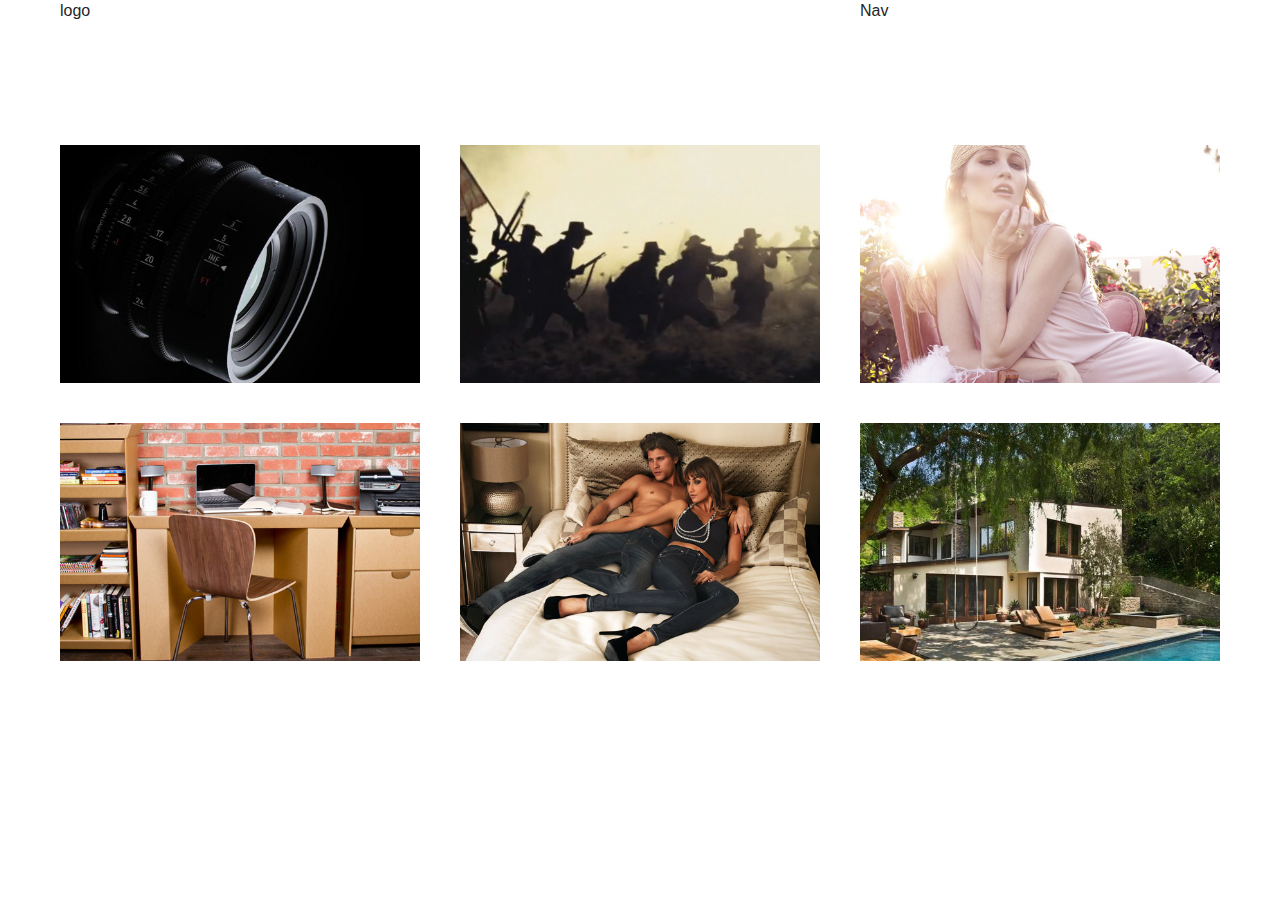
==== index.html @ b7096f78 "Final Changes" ====
<!DOCTYPE html>
<html lang="en">
<head>
	<meta charset="utf-8" />
	<title>Tetragram</title>

	<!-- META -->
	<meta name="description" content="">
	<meta name="author" content="">
	<meta name="viewport" content="width=device-width, initial-scale=1, maximum-scale=1" /> 
	
	<!-- CSS -->
	<link rel="stylesheet" href="css/base.css">
	<link rel="stylesheet" href="css/amazium.css">
	<link rel="stylesheet" href="css/layout.css">

	
	<!-- Javascripts -->
  	<script type="text/javascript" src="js/jquery.1.7.1.min.js"></script>
  	<script type="text/javascript" src="js/jquery.less.js"></script>
  	<script type="text/javascript" src="js/jquery.cycle.js"></script>
  	<script type="text/javascript" src="js/jquery.easing.js"></script>
  	<script type="text/javascript" src="js/jquery.functions.js"></script>

	<!--[if lt IE 9]>
		<script src="http://html5shim.googlecode.com/svn/trunk/html5.js"></script>
	<![endif]-->

</head>
<body>


<div class="row">
	<div class="grid_12">
		<header>
			<div class="grid_8 alpha">logo</div>
			<div class="grid_4 omega">Nav</div>
		</header>
	</div>
</div><!-- end row -->


<div class="row">
	
	<div class="grid_4">
		<div class="project_box">
			<div class="project_info fade">
				<h1>Camtec</h1>
				<span class="sub_title">website design + development</span>
			</div><!-- end project info -->
			<img src="images/thumbs/camtec.jpg">
		</div><!-- end project box -->
	</div><!-- end grid 4 -->

	<div class="grid_4">
		<div class="project_box">
			<div class="project_info fade">
				<h1>BraveDog</h1>
				<span class="sub_title">website design + development</span>
			</div><!-- end project info -->
			<img src="images/thumbs/bravedog.jpg">
		</div><!-- end project box -->
	</div><!-- end grid 4 -->

	<div class="grid_4">
		<div class="project_box">
			<div class="project_info fade">
				<h1>Frock LA</h1>
				<span class="sub_title">website design + development</span>
			</div><!-- end project info -->
			<img src="images/thumbs/frockla.jpg">
		</div><!-- end project box -->
	</div><!-- end grid 4 -->

		<div class="grid_4">
		<div class="project_box">
			<div class="project_info fade">
				<h1>SmartDeco Furniture</h1>
				<span class="sub_title">website design + e-commerce development</span>
			</div><!-- end project info -->
			<img src="images/thumbs/smartdeco.jpg">
		</div><!-- end project box -->
	</div><!-- end grid 4 -->

	<div class="grid_4">
		<div class="project_box">
			<div class="project_info fade">
				<h1>Sovage</h1>
				<span class="sub_title">website design + e-commerce development</span>
			</div><!-- end project info -->
			<img src="images/thumbs/sovage.jpg">
		</div><!-- end project box -->
	</div><!-- end grid 4 -->

	<div class="grid_4">
		<div class="project_box">
			<div class="project_info fade">
				<h1>FORMA Architects</h1>
				<span class="sub_title">website design + development</span>
			</div><!-- end project info -->
			<img src="images/thumbs/forma.jpg">
		</div><!-- end project box -->
	</div><!-- end grid 4 -->
</div><!-- end row -->
<div class="clearfix"></div>


</body>
</html>
---- css/base.css ----
/* ====== Reset ====== */
html, body, div, span, applet, object, iframe,h1, h2, h3, h4, h5, h6, p, blockquote, pre,a, abbr, acronym, address, big, cite, code,
del, dfn, em, img, ins, kbd, q, s, samp,small, strike, strong, sub, sup, tt, var,b, u, i, center,dl, dt, dd, ol, ul, li,
fieldset, form, label, legend,table, caption, tbody, tfoot, thead, tr, th, td,article, aside, canvas, details, embed, 
figure, figcaption, footer, header, hgroup, menu, nav, output, ruby, section, summary,
time, mark, audio, video {
	margin: 0;
	padding: 0;
	border: 0;
	font-size: 100%;
	font: inherit;
	vertical-align: baseline;
	text-decoration:none;
	list-style:none;
	outline:none;
}


/* ============ HTML5 ============*/

article, aside, details, figcaption, figure, footer, header, hgroup, nav, section { display: block; }
audio, canvas, video { display: inline-block; *display: inline; *zoom: 1; }
audio:not([controls]) { display: none; } [hidden] { display: none; }


/* ============ Base Styles ================*/

html { font-size: 100%; -webkit-text-size-adjust: 100%; -ms-text-size-adjust: 100%; }
html, button, input, select, textarea { font-family: sans-serif; color: #252525; }
body { margin: 0; font-size: 1em; line-height: 1.4; background: #fff;}

/* ===== Fixes ===== */
.clearfix { clear:both; }
.alpha { margin-left:0px !important; }
.omega { margin-right:0px !important; }
img { width:100%;}


/* ===== Easter Eggs ===== */
::-moz-selection { background: #252525; color: #fff;  }
::selection { background: #252525; color: #fff;  }


/* ===== Colors ===== */
.bg { background:#252525;}


/* ===== Typograhpy ===== */

.wf-loading { visibility: hidden !important; }

/* HGroups */
h1,h2,h3,h4,h5 { font-weight:normal; }
h1 { font-size:29px; }
h2 { font-size:27px; }
h3 { font-size:25px; }
h4 { font-size:23px; }
h5 { font-size:21px; }
h6 { font-size:19px; }

/* Paragraphs */
p { font-size:12px; line-height:18px; margin-bottom:15px; }

/* Links */
a { }
a:hover { }
a.active { }

/* ===== Containers ===== */
.container { width:980px; margin:0 auto; }


/* ===== Header ===== */
header { margin-bottom: 30px; min-height: 115px; }

/* ===== Footer ===== */
footer { margin-top: 30px; border-top:2px solid #f1f1f1; min-height: 115px; }
footer img { display:block; margin:0 auto; width:82px;}

/* ===== Project Grid ===== */
.project_box { position: relative; z-index:1; margin-bottom:40px; }
.project_box img { display:block; position: relative; z-index:2;  }
.project_box .project_info { position: absolute; z-index:5; background: url("../images/global/opc_bg.png")repeat; top:0px; right:0px; bottom:0px; left:0px; }
.project_info h1 { margin:35px 0 0 35px; color:#fff; font-size:19px; }
.project_info span.sub_title { font-size:13px; font-family: Times,sans-serif; font-style: italic; color:#fff; margin-left:35px; }


.fade { opacity: 0; transition: opacity .25s ease-in-out; -moz-transition: opacity .25s ease-in-out; -webkit-transition: opacity .25s ease-in-out; }
.fade:hover { opacity: 1; }
---- css/amazium.css ----
/* 
* Amazium V1.2
* Copyright 2012, Mike Ballan
* www.amazium.co.uk
*/


/***** Screen 960px *****/

.row 								{ margin:0 auto; width:960px; overflow:hidden; }
.row .row 							{ margin:0 -16px 0 -16px; width:auto; display:inline-block; }

.grid_1								{ width:48px; margin:0 16px 0 16px; overflow:hidden; float:left; display:inline; }
.grid_2 							{ width:128px; margin:0 16px 0 16px; overflow:hidden; float:left; display:inline; }
.grid_3 							{ width:208px; margin:0 16px 0 16px; overflow:hidden; float:left; display:inline; }
.grid_4 							{ width:288px; margin:0 16px 0 16px; overflow:hidden; float:left; display:inline; }
.grid_5 							{ width:368px; margin:0 16px 0 16px; overflow:hidden; float:left; display:inline; }		
.grid_6 							{ width:448px; margin:0 16px 0 16px; overflow:hidden; float:left; display:inline; }
.grid_7 							{ width:528px; margin:0 16px 0 16px; overflow:hidden; float:left; display:inline; }
.grid_8 							{ width:608px; margin:0 16px 0 16px; overflow:hidden; float:left; display:inline; }
.grid_9								{ width:688px; margin:0 16px 0 16px; overflow:hidden; float:left; display:inline; }
.grid_10							{ width:768px; margin:0 16px 0 16px; overflow:hidden; float:left; display:inline; }
.grid_11							{ width:848px; margin:0 16px 0 16px; overflow:hidden; float:left; display:inline; }
.grid_12							{ width:928px; margin:0 16px 0 16px; overflow:hidden; float:left; display:inline; }
	

.show-phone 						{ display:none !important; }
.show-tablet 						{ display:none !important; }
.show-screen						{ display:inherit !important; }
	
.hide-phone							{ display:inherit !important; }
.hide-tablet						{ display:inherit !important; }
.hide-screen						{ display:none !important; }



/***** Screen Bigger than 960px *****/
@media only screen and (min-width:1200px) {

.row 								{ margin:0 auto; width:1200px; overflow:hidden; }
.row .row 							{ margin:0 -20px 0 -20px; width:auto; display:inline-block; }

.grid_1								{ width:60px; margin:0 20px 0 20px; overflow:hidden; float:left; display:inline; }
.grid_2 							{ width:160px; margin:0 20px 0 20px; overflow:hidden; float:left; display:inline; }
.grid_3 							{ width:260px; margin:0 20px 0 20px; overflow:hidden; float:left; display:inline; }
.grid_4 							{ width:360px; margin:0 20px 0 20px; overflow:hidden; float:left; display:inline; }
.grid_5 							{ width:460px; margin:0 20px 0 20px; overflow:hidden; float:left; display:inline; }		
.grid_6 							{ width:560px; margin:0 20px 0 20px; overflow:hidden; float:left; display:inline; }
.grid_7 							{ width:660px; margin:0 20px 0 20px; overflow:hidden; float:left; display:inline; }
.grid_8 							{ width:760px; margin:0 20px 0 20px; overflow:hidden; float:left; display:inline; }
.grid_9								{ width:860px; margin:0 20px 0 20px; overflow:hidden; float:left; display:inline; }
.grid_10							{ width:960px; margin:0 20px 0 20px; overflow:hidden; float:left; display:inline; }
.grid_11							{ width:1060px; margin:0 20px 0 20px; overflow:hidden; float:left; display:inline; }
.grid_12							{ width:1160px; margin:0 20px 0 20px; overflow:hidden; float:left; display:inline; }



}



/***** Tablet (Smaller than 959px) *****/
@media only screen and (min-width: 768px) and (max-width: 959px) {

.row 								{ margin:0 auto; width:768px; overflow:hidden; }
.row .row 							{ margin:0 -14px 0 -14px; width:auto; display:inline-block; }
		
.grid_1								{ width:36px; margin:0 14px 0 14px; overflow:hidden; float:left; display:inline; }
.grid_2 							{ width:100px; margin:0 14px 0 14px; overflow:hidden; float:left; display:inline; }
.grid_3 							{ width:164px; margin:0 14px 0 14px; overflow:hidden; float:left; display:inline; }
.grid_4 							{ width:228px; margin:0 14px 0 14px; overflow:hidden; float:left; display:inline; }
.grid_5 							{ width:292px; margin:0 14px 0 14px; overflow:hidden; float:left; display:inline; }		
.grid_6 							{ width:356px; margin:0 14px 0 14px; overflow:hidden; float:left; display:inline; }
.grid_7 							{ width:420px; margin:0 14px 0 14px; overflow:hidden; float:left; display:inline; }
.grid_8 							{ width:484px; margin:0 14px 0 14px; overflow:hidden; float:left; display:inline; }
.grid_9								{ width:548px; margin:0 14px 0 14px; overflow:hidden; float:left; display:inline; }
.grid_10							{ width:612px; margin:0 14px 0 14px; overflow:hidden; float:left; display:inline; }
.grid_11							{ width:676px; margin:0 14px 0 14px; overflow:hidden; float:left; display:inline; }
.grid_12							{ width:740px; margin:0 14px 0 14px; overflow:hidden; float:left; display:inline; }


	
}



/***** Phone (portrait 300px) *****/
@media only screen and (max-width: 767px) {

.row 								{ margin:0 auto; width:300px; overflow:hidden; }
.row .row 							{ margin:0; width:auto; display:inline-block; }
		
.grid_1,.grid_2,.grid_3,.grid_4,.grid_5,.grid_6,
.grid_7,.grid_8,.grid_9,.grid_10,.grid_11, .grid_12	 { width:300px; margin:10px 0 0 0; overflow:hidden; float:left; display:inline; }
			
}	 




/***** Phone (landscape 420px) *****/
@media only screen and (min-width: 480px) and (max-width: 767px) {

.row 								{ margin:0 auto; width:456px; overflow:hidden; }
.row .row 							{ margin:0; width:auto; display:inline-block; }
	
.grid_1, .grid_2, .grid_3, .grid_4, .grid_5, .grid_6, 
.grid_7,.grid_8,.grid_9,.grid_10,.grid_11, .grid_12 

{ width:456px; margin:10px 0 0 0; overflow:hidden; float:left; display:inline; }


}




/***** Clean up *****/

.container:after 					{ content: "\0020"; display: block; height: 0; clear: both; visibility: hidden; } 
.clearfix:before,
.clearfix:after,
.row:before,
.row:after 							{ content:'\0020'; display:block; overflow:hidden; visibility:hidden; width:0; height:0; }
.row:after,	.clearfix:after 		{ clear:both; }
.row, 
.clearfix 							{ zoom:1; }
.clear 								{ clear:both; display:block; overflow:hidden; visibility:hidden; width:0; height:0;	}
---- css/layout.css ----
/* 
* Amazium V1.2
* Copyright 2012, Mike Ballan
* www.amazium.co.uk
*/

/***** Screen 960px *****/
	
.example								{ margin:0; padding:0; }



/***** Screen Bigger than 960px *****/
@media only screen and (min-width:1200px) {

.example								{ margin:0; padding:0; }

}



/***** Tablet (Smaller than 959px) *****/
@media only screen and (min-width: 768px) and (max-width: 959px) {
	
.example								{ margin:0; padding:0; }	

}



/***** Phone (portrait 300px) *****/
@media only screen and (max-width: 767px) {

.example								{ margin:0; padding:0; }

}


	
/***** Phone (landscape 420px) *****/
@media only screen and (min-width: 480px) and (max-width: 767px) {
	
.example								{ margin:0; padding:0; }

}



/***** Retina *****/
@media only screen and (-webkit-min-device-pixel-ratio: 2) {

.example								{ margin:0; padding:0; }

}
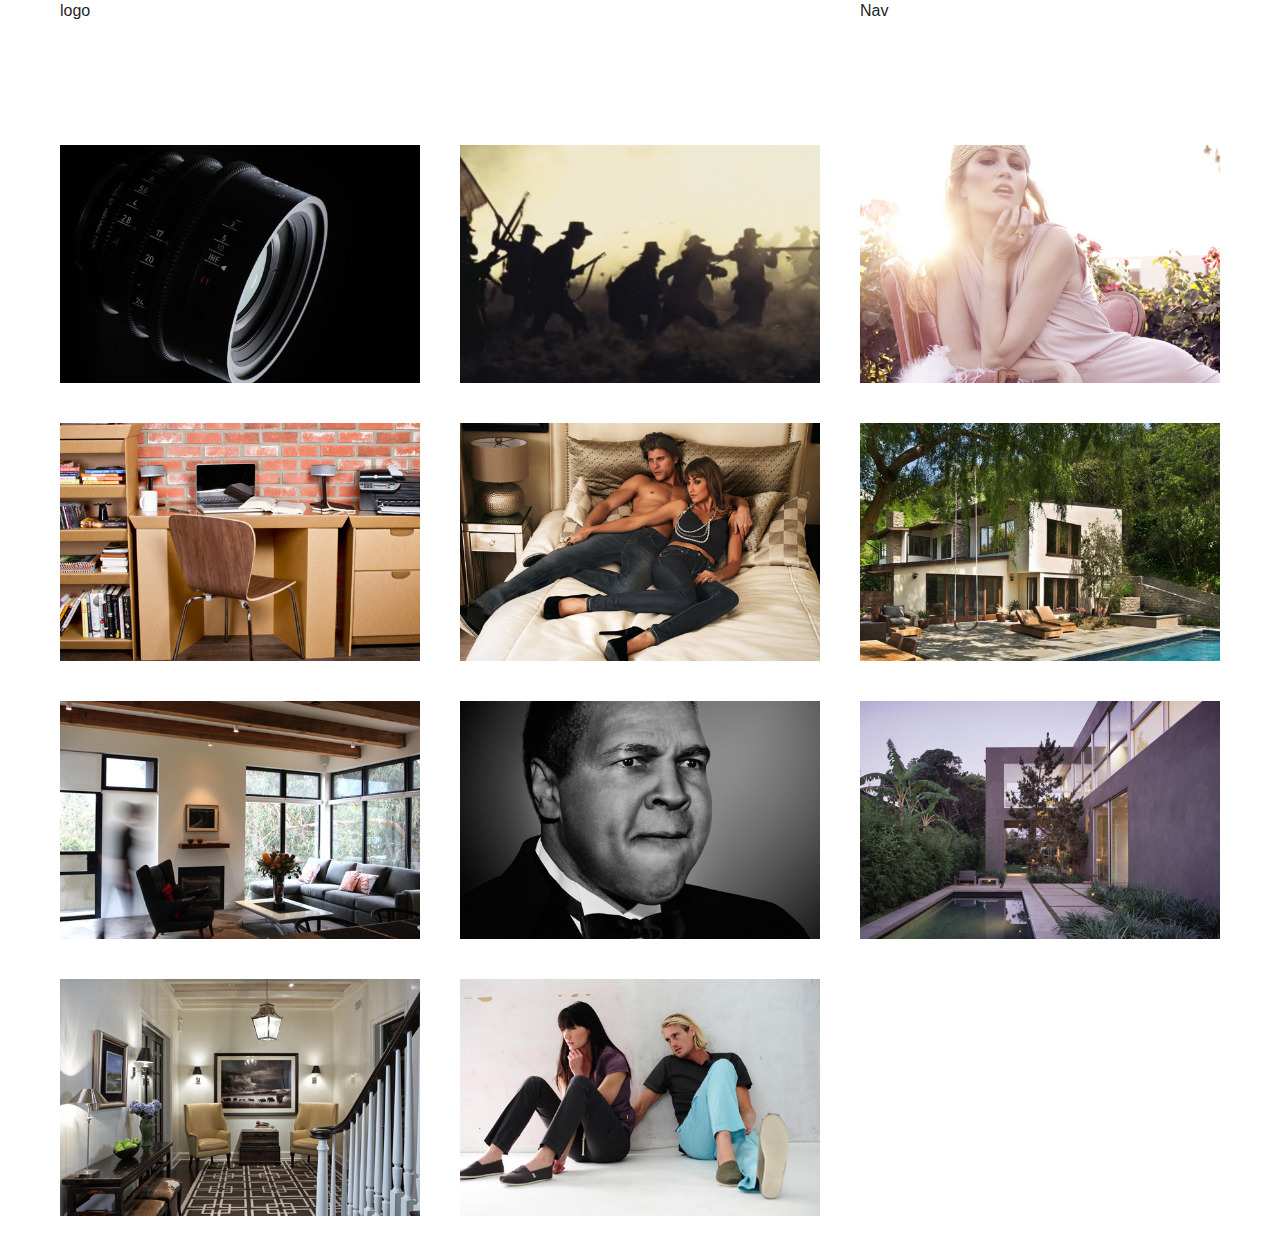
==== commit 3ea86741: "project additions" ====
--- a/index.html
+++ b/index.html
@@ -101,6 +101,58 @@
 			<img src="images/thumbs/forma.jpg">
 		</div><!-- end project box -->
 	</div><!-- end grid 4 -->
+
+	<div class="grid_4">
+		<div class="project_box">
+			<div class="project_info fade">
+				<h1>Davida Rochlin Architects</h1>
+				<span class="sub_title">website design + development</span>
+			</div><!-- end project info -->
+			<img src="images/thumbs/rochlin.jpg">
+		</div><!-- end project box -->
+	</div><!-- end grid 4 -->
+
+	<div class="grid_4">
+		<div class="project_box">
+			<div class="project_info fade">
+				<h1>Peter Svenonson Photography</h1>
+				<span class="sub_title">website design + development</span>
+			</div><!-- end project info -->
+			<img src="images/thumbs/svenson.jpg">
+		</div><!-- end project box -->
+	</div><!-- end grid 4 -->
+
+	<div class="grid_4">
+		<div class="project_box">
+			<div class="project_info fade">
+				<h1>Marmol Radziner</h1>
+				<span class="sub_title">website development</span>
+			</div><!-- end project info -->
+			<img src="images/thumbs/marmol.jpg">
+		</div><!-- end project box -->
+	</div><!-- end grid 4 -->
+
+		<div class="grid_4">
+		<div class="project_box">
+			<div class="project_info fade">
+				<h1>Adam Hunter Interiors</h1>
+				<span class="sub_title">website development</span>
+			</div><!-- end project info -->
+			<img src="images/thumbs/hunter.jpg">
+		</div><!-- end project box -->
+	</div><!-- end grid 4 -->
+
+			<div class="grid_4">
+		<div class="project_box">
+			<div class="project_info fade">
+				<h1>Industry Standard</h1>
+				<span class="sub_title">website design + development</span>
+			</div><!-- end project info -->
+			<img src="images/thumbs/isw.jpg">
+		</div><!-- end project box -->
+	</div><!-- end grid 4 -->
+
+
 </div><!-- end row -->
 <div class="clearfix"></div>
 
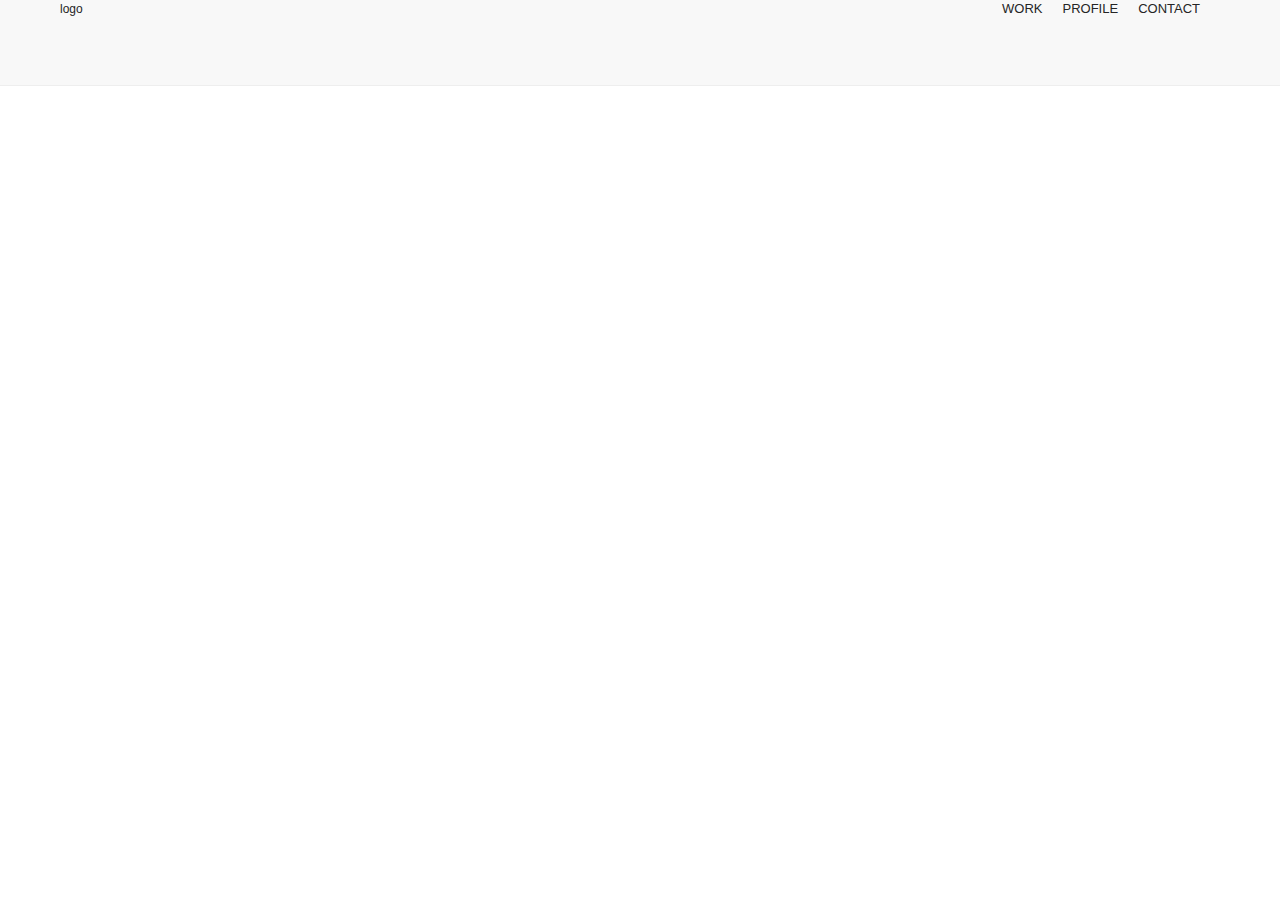
==== commit 7260fae8: "tetragram v2" ====
--- a/index.html
+++ b/index.html
@@ -29,132 +29,25 @@
 </head>
 <body>
 
-
+<header>
 <div class="row">
 	<div class="grid_12">
-		<header>
 			<div class="grid_8 alpha">logo</div>
-			<div class="grid_4 omega">Nav</div>
-		</header>
+			<div class="grid_4 omega">
+				<ul class="main_nav">
+					<li><a href="#">WORK</a></li>
+					<li><a href="#">Profile</a></li>
+					<li><a href="#">Contact</a></li>
+				</ul>
+			</div>
 	</div>
 </div><!-- end row -->
+</header>
 
 
-<div class="row">
-	
-	<div class="grid_4">
-		<div class="project_box">
-			<div class="project_info fade">
-				<h1>Camtec</h1>
-				<span class="sub_title">website design + development</span>
-			</div><!-- end project info -->
-			<img src="images/thumbs/camtec.jpg">
-		</div><!-- end project box -->
-	</div><!-- end grid 4 -->
-
-	<div class="grid_4">
-		<div class="project_box">
-			<div class="project_info fade">
-				<h1>BraveDog</h1>
-				<span class="sub_title">website design + development</span>
-			</div><!-- end project info -->
-			<img src="images/thumbs/bravedog.jpg">
-		</div><!-- end project box -->
-	</div><!-- end grid 4 -->
-
-	<div class="grid_4">
-		<div class="project_box">
-			<div class="project_info fade">
-				<h1>Frock LA</h1>
-				<span class="sub_title">website design + development</span>
-			</div><!-- end project info -->
-			<img src="images/thumbs/frockla.jpg">
-		</div><!-- end project box -->
-	</div><!-- end grid 4 -->
-
-		<div class="grid_4">
-		<div class="project_box">
-			<div class="project_info fade">
-				<h1>SmartDeco Furniture</h1>
-				<span class="sub_title">website design + e-commerce development</span>
-			</div><!-- end project info -->
-			<img src="images/thumbs/smartdeco.jpg">
-		</div><!-- end project box -->
-	</div><!-- end grid 4 -->
-
-	<div class="grid_4">
-		<div class="project_box">
-			<div class="project_info fade">
-				<h1>Sovage</h1>
-				<span class="sub_title">website design + e-commerce development</span>
-			</div><!-- end project info -->
-			<img src="images/thumbs/sovage.jpg">
-		</div><!-- end project box -->
-	</div><!-- end grid 4 -->
-
-	<div class="grid_4">
-		<div class="project_box">
-			<div class="project_info fade">
-				<h1>FORMA Architects</h1>
-				<span class="sub_title">website design + development</span>
-			</div><!-- end project info -->
-			<img src="images/thumbs/forma.jpg">
-		</div><!-- end project box -->
-	</div><!-- end grid 4 -->
-
-	<div class="grid_4">
-		<div class="project_box">
-			<div class="project_info fade">
-				<h1>Davida Rochlin Architects</h1>
-				<span class="sub_title">website design + development</span>
-			</div><!-- end project info -->
-			<img src="images/thumbs/rochlin.jpg">
-		</div><!-- end project box -->
-	</div><!-- end grid 4 -->
-
-	<div class="grid_4">
-		<div class="project_box">
-			<div class="project_info fade">
-				<h1>Peter Svenonson Photography</h1>
-				<span class="sub_title">website design + development</span>
-			</div><!-- end project info -->
-			<img src="images/thumbs/svenson.jpg">
-		</div><!-- end project box -->
-	</div><!-- end grid 4 -->
-
-	<div class="grid_4">
-		<div class="project_box">
-			<div class="project_info fade">
-				<h1>Marmol Radziner</h1>
-				<span class="sub_title">website development</span>
-			</div><!-- end project info -->
-			<img src="images/thumbs/marmol.jpg">
-		</div><!-- end project box -->
-	</div><!-- end grid 4 -->
-
-		<div class="grid_4">
-		<div class="project_box">
-			<div class="project_info fade">
-				<h1>Adam Hunter Interiors</h1>
-				<span class="sub_title">website development</span>
-			</div><!-- end project info -->
-			<img src="images/thumbs/hunter.jpg">
-		</div><!-- end project box -->
-	</div><!-- end grid 4 -->
-
-			<div class="grid_4">
-		<div class="project_box">
-			<div class="project_info fade">
-				<h1>Industry Standard</h1>
-				<span class="sub_title">website design + development</span>
-			</div><!-- end project info -->
-			<img src="images/thumbs/isw.jpg">
-		</div><!-- end project box -->
-	</div><!-- end grid 4 -->
 
 
-</div><!-- end row -->
-<div class="clearfix"></div>
+
 
 
 </body>
--- a/css/base.css
+++ b/css/base.css
@@ -27,7 +27,7 @@
 
 html { font-size: 100%; -webkit-text-size-adjust: 100%; -ms-text-size-adjust: 100%; }
 html, button, input, select, textarea { font-family: sans-serif; color: #252525; }
-body { margin: 0; font-size: 1em; line-height: 1.4; background: #fff;}
+body { margin: 0; font-size: 12px; line-height: 18px; background: #fff; }
 
 /* ===== Fixes ===== */
 .clearfix { clear:both; }
@@ -44,13 +44,17 @@
 /* ===== Colors ===== */
 .bg { background:#252525;}
 
+/* ===== Fixes ===== */
+
+img { max-width:100%; display:block; margin:0 auto; }
+
 
 /* ===== Typograhpy ===== */
 
 .wf-loading { visibility: hidden !important; }
 
 /* HGroups */
-h1,h2,h3,h4,h5 { font-weight:normal; }
+h1,h2,h3,h4,h5 { font-weight:normal; color:#252525; }
 h1 { font-size:29px; }
 h2 { font-size:27px; }
 h3 { font-size:25px; }
@@ -62,30 +66,53 @@
 p { font-size:12px; line-height:18px; margin-bottom:15px; }
 
 /* Links */
-a { }
-a:hover { }
-a.active { }
+
+a.view { border:none; padding:10px; background: #252525; color:#fff; text-align: center; color:#fff; margin:20px 0; display: block; }
+a.view:hover { background:#111; }
+
 
 /* ===== Containers ===== */
 .container { width:980px; margin:0 auto; }
 
 
 /* ===== Header ===== */
-header { margin-bottom: 30px; min-height: 115px; }
+header { margin-bottom: 30px; min-height: 85px; background: #f8f8f8; border-bottom:1px solid #eee; }
+
+ul.main_nav { display: block; float:right;}
+ul.main_nav li { float:left; margin-right:20px; }
+ul.main_nav li a { color:#252525; text-transform: uppercase; font-size: 13px; }
+ul.main_nav li a:hover { color:#26b555; }
 
 /* ===== Footer ===== */
-footer { margin-top: 30px; border-top:2px solid #f1f1f1; min-height: 115px; }
+/*footer { margin-top: 30px; border-top:2px solid #f1f1f1; min-height: 115px; }
 footer img { display:block; margin:0 auto; width:82px;}
-
+*/
 /* ===== Project Grid ===== */
+/*.project_box_wrap { padding-top:25px; border-top:1px solid #e6e6e6; border-bottom:1px solid #e6e6e6; margin-bottom:30px;  }
 .project_box { position: relative; z-index:1; margin-bottom:40px; }
 .project_box img { display:block; position: relative; z-index:2;  }
 .project_box .project_info { position: absolute; z-index:5; background: url("../images/global/opc_bg.png")repeat; top:0px; right:0px; bottom:0px; left:0px; }
 .project_info h1 { margin:35px 0 0 35px; color:#fff; font-size:19px; }
-.project_info span.sub_title { font-size:13px; font-family: Times,sans-serif; font-style: italic; color:#fff; margin-left:35px; }
+.project_info span.sub_title { font-size:13px; font-family: Times,sans-serif; font-style: italic; color:#fff; margin-left:35px; }*/
+
+/* ===== Project ===== */
+/*.project_wrap { padding-top:25px; }
+
+.slides { margin-bottom:20px; display: block; }
+.slides img { width: 100%; }
+
+ul.pager { margin-bottom:20px; }
+ul.pager a { font-size: 51px; color:#e6e6e6; }
+ul.pager a.activeSlide { color:#252525; }
+
+.info { width:100%; border-top:2px solid #e6e6e6; padding-top:25px; }
+.info h1 { font-size: 21px; margin-bottom:25px; }
+*/
+/* ===== Buttons ===== */
+
+/* ===== CSS3 ===== */
+/*
+.fade { opacity: 0; transition: opacity .25s ease-in-out; -moz-transition: opacity .25s ease-in-out; -webkit-transition: opacity .25s ease-in-out; }
+.fade:hover { opacity: 1; }*/
 
 
-.fade { opacity: 0; transition: opacity .25s ease-in-out; -moz-transition: opacity .25s ease-in-out; -webkit-transition: opacity .25s ease-in-out; }
-.fade:hover { opacity: 1; }
-
-
--- a/css/amazium.css
+++ b/css/amazium.css
@@ -1,8 +1,4 @@
-/* 
-* Amazium V1.2
-* Copyright 2012, Mike Ballan
-* www.amazium.co.uk
-*/
+
 
 
 /***** Screen 960px *****/
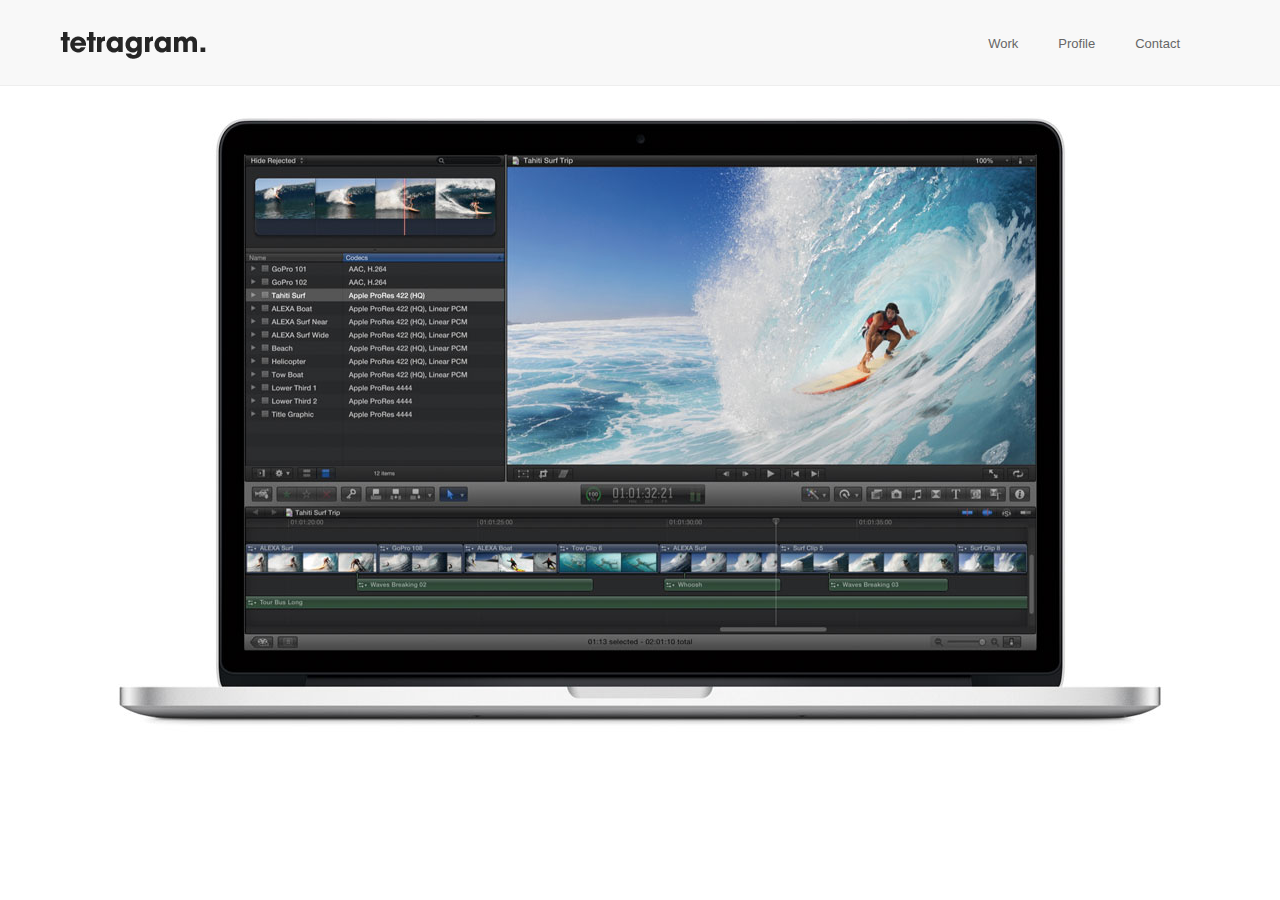
==== commit a5d35f66: "edits" ====
--- a/index.html
+++ b/index.html
@@ -32,10 +32,14 @@
 <header>
 <div class="row">
 	<div class="grid_12">
-			<div class="grid_8 alpha">logo</div>
+			<div class="grid_8 alpha">
+				<div class="logo">
+					<a href="/"><img src="images/global/tetragram.png"></a>
+				</div>
+			</div>
 			<div class="grid_4 omega">
 				<ul class="main_nav">
-					<li><a href="#">WORK</a></li>
+					<li><a href="#">Work</a></li>
 					<li><a href="#">Profile</a></li>
 					<li><a href="#">Contact</a></li>
 				</ul>
@@ -45,6 +49,13 @@
 </header>
 
 
+<div class="row">
+	<div class="grid_12">
+		<img src="images/mac.jpg">
+	</div>
+</div>
+
+
 
 
 
--- a/css/base.css
+++ b/css/base.css
@@ -78,10 +78,20 @@
 /* ===== Header ===== */
 header { margin-bottom: 30px; min-height: 85px; background: #f8f8f8; border-bottom:1px solid #eee; }
 
-ul.main_nav { display: block; float:right;}
-ul.main_nav li { float:left; margin-right:20px; }
-ul.main_nav li a { color:#252525; text-transform: uppercase; font-size: 13px; }
+.logo { display: block; float:left; margin-top:32px; }
+.logo img { max-width:146px; }
+
+ul.main_nav { display: block; float:right; margin-top:35px; }
+ul.main_nav li { float:left; margin-right:40px; }
+ul.main_nav li a { color:#666; font-size: 13px; }
 ul.main_nav li a:hover { color:#26b555; }
+
+
+/* ===== Project Page ===== */
+
+.container { display: block; margin:20px 0;}
+
+
 
 /* ===== Footer ===== */
 /*footer { margin-top: 30px; border-top:2px solid #f1f1f1; min-height: 115px; }
--- a/css/amazium.css
+++ b/css/amazium.css
@@ -56,7 +56,7 @@
 
 
 /***** Tablet (Smaller than 959px) *****/
-@media only screen and (min-width: 768px) and (max-width: 959px) {
+/*@media only screen and (min-width: 768px) and (max-width: 959px) {
 
 .row 								{ margin:0 auto; width:768px; overflow:hidden; }
 .row .row 							{ margin:0 -14px 0 -14px; width:auto; display:inline-block; }
@@ -76,12 +76,12 @@
 
 
 	
-}
+}*/
 
 
 
 /***** Phone (portrait 300px) *****/
-@media only screen and (max-width: 767px) {
+/*@media only screen and (max-width: 767px) {
 
 .row 								{ margin:0 auto; width:300px; overflow:hidden; }
 .row .row 							{ margin:0; width:auto; display:inline-block; }
@@ -90,12 +90,12 @@
 .grid_7,.grid_8,.grid_9,.grid_10,.grid_11, .grid_12	 { width:300px; margin:10px 0 0 0; overflow:hidden; float:left; display:inline; }
 			
 }	 
-
+*/
 
 
 
 /***** Phone (landscape 420px) *****/
-@media only screen and (min-width: 480px) and (max-width: 767px) {
+/*@media only screen and (min-width: 480px) and (max-width: 767px) {
 
 .row 								{ margin:0 auto; width:456px; overflow:hidden; }
 .row .row 							{ margin:0; width:auto; display:inline-block; }
@@ -106,7 +106,7 @@
 { width:456px; margin:10px 0 0 0; overflow:hidden; float:left; display:inline; }
 
 
-}
+}*/
 
 
 
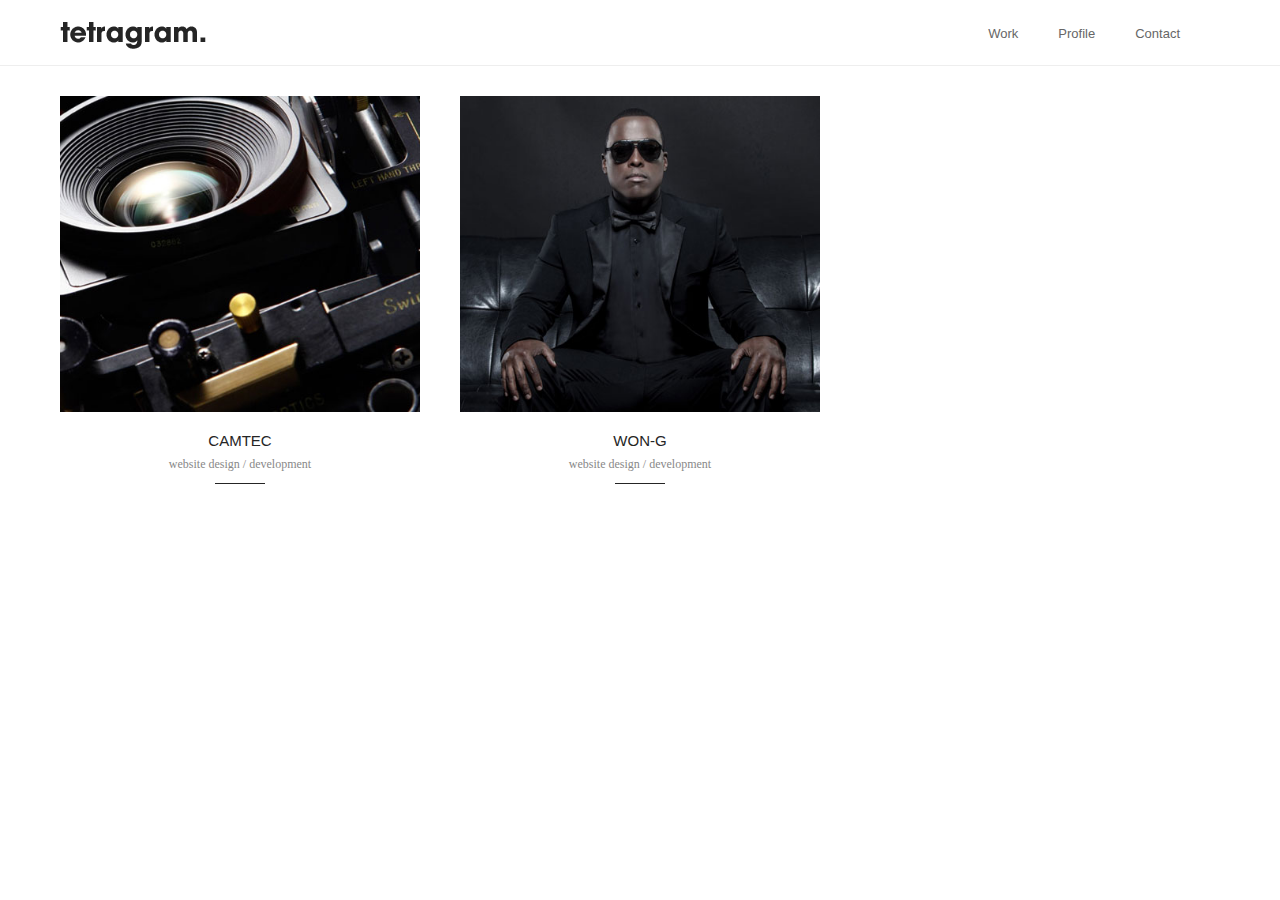
==== commit 9c2035d3: "Final, We Swears on the Precious" ====
--- a/index.html
+++ b/index.html
@@ -17,7 +17,6 @@
 	
 	<!-- Javascripts -->
   	<script type="text/javascript" src="js/jquery.1.7.1.min.js"></script>
-  	<script type="text/javascript" src="js/jquery.less.js"></script>
   	<script type="text/javascript" src="js/jquery.cycle.js"></script>
   	<script type="text/javascript" src="js/jquery.easing.js"></script>
   	<script type="text/javascript" src="js/jquery.functions.js"></script>
@@ -48,15 +47,50 @@
 </div><!-- end row -->
 </header>
 
-
-<div class="row">
-	<div class="grid_12">
-		<img src="images/mac.jpg">
+<div class="menu">
+	<div class="row">
+		<div class="grid_12">
+				<ul class="menu_nav">
+					<li><a href="#">Work</a></li>
+					<li><a href="#">Profile</a></li>
+					<li><a href="#">Contact</a></li>
+				</ul>
+		</div>
 	</div>
 </div>
 
+<!-- Begin Grid of Work -->
+
+<section class="hero_panel">
+<div class="row">
+	
+	<div class="grid_4">
+		<div class="project_block">
+			<img src="images/thumbs/camtec.jpg">
+			<span class="project_title">
+				<a href="#">CamTec</a>
+				<p>website design / development</p>
+			</span>
+			<span class="bar"></span>
+		</div>
+	</div>
+	<div class="grid_4">
+		<div class="project_block">
+			<img src="images/thumbs/won-g.jpg">
+			<span class="project_title">
+				<a href="#">Won-G</a>
+				<p>website design / development</p>
+			</span>
+			<span class="bar"></span>
+		</div>
+	</div>
 
 
+</div>
+</section>
+
+
+<!-- End Grid of Work -->
 
 
 
--- a/css/base.css
+++ b/css/base.css
@@ -52,15 +52,17 @@
 /* ===== Typograhpy ===== */
 
 .wf-loading { visibility: hidden !important; }
+.brandon { font-family: "brandon-grotesque",sans-serif; font-style: normal; font-weight: 500; }
+.brandon-bold { font-family: "brandon-grotesque",sans-serif; font-style: normal; font-weight: 700; }
 
 /* HGroups */
-h1,h2,h3,h4,h5 { font-weight:normal; color:#252525; }
-h1 { font-size:29px; }
-h2 { font-size:27px; }
-h3 { font-size:25px; }
-h4 { font-size:23px; }
-h5 { font-size:21px; }
-h6 { font-size:19px; }
+h1,h2,h3,h4,h5 { font-weight:normal; color:#252525; font-family: "brandon-grotesque",sans-serif; font-style: normal; font-weight: 700; }
+h1 { font-size:21px; }
+h2 { font-size:19px; }
+h3 { font-size:17px; }
+h4 { font-size:15px; }
+h5 { font-size:13px; }
+h6 { font-size:11px; }
 
 /* Paragraphs */
 p { font-size:12px; line-height:18px; margin-bottom:15px; }
@@ -76,53 +78,52 @@
 
 
 /* ===== Header ===== */
-header { margin-bottom: 30px; min-height: 85px; background: #f8f8f8; border-bottom:1px solid #eee; }
+header { margin-bottom: 30px; min-height: 65px; border-bottom:1px solid #eee; }
 
-.logo { display: block; float:left; margin-top:32px; }
+.logo { display: block; float:left; margin-top:22px; }
 .logo img { max-width:146px; }
 
-ul.main_nav { display: block; float:right; margin-top:35px; }
+ul.main_nav { display: block; float:right; margin-top:25px; }
 ul.main_nav li { float:left; margin-right:40px; }
 ul.main_nav li a { color:#666; font-size: 13px; }
 ul.main_nav li a:hover { color:#26b555; }
 
+.menu { display: none; }
+ul.menu_nav { display: block; float:left;  }
+ul.menu_nav li { float:left; margin-right:20px; }
+ul.menu_nav li a { color:#666; font-size: 13px; display: block; padding:8px; -webkit-border-radius: 5px; -moz-border-radius: 5px; border-radius: 5px; }
+ul.menu_nav li a:hover { color:#26b555; background: #f1f1f1; }
 
-/* ===== Project Page ===== */
+/* ================================================== Home  */
+.project_block { margin-bottom:20px; position: relative; }
+.project_block img { margin-bottom:20px; }
+.project_block span.project_title { text-align: center; display: block; margin-bottom:0px;  }
+.project_block span.project_title a { text-transform: uppercase; font-size: 15px; margin-bottom:5px; display: block; color:#252525; }
+.project_block span.project_title p { font-family: Georgia,Times,Serif; color:#888; margin-bottom: 10px; }
+.project_block span.bar { display: block; height: 1px; width:50px; background: #252525; margin:0 auto; }
+
+
+/* ================================================== Project Page  */
 
 .container { display: block; margin:20px 0;}
 
+section.project_info { display: block; margin:20px 0; }
+section.project_info h1 { text-transform: uppercase; margin:20px 0; text-align: center; }
 
 
+/* ===== Profile ===== */
+.profile { text-align: center; margin:50px 0;}
+.profile h3 { font-size: 27px; margin-bottom:20px; color:#26b555; }
+.profile p { font-size: 13px; line-height: 19px; margin-bottom:0px;}
+
 /* ===== Footer ===== */
-/*footer { margin-top: 30px; border-top:2px solid #f1f1f1; min-height: 115px; }
-footer img { display:block; margin:0 auto; width:82px;}
-*/
-/* ===== Project Grid ===== */
-/*.project_box_wrap { padding-top:25px; border-top:1px solid #e6e6e6; border-bottom:1px solid #e6e6e6; margin-bottom:30px;  }
-.project_box { position: relative; z-index:1; margin-bottom:40px; }
-.project_box img { display:block; position: relative; z-index:2;  }
-.project_box .project_info { position: absolute; z-index:5; background: url("../images/global/opc_bg.png")repeat; top:0px; right:0px; bottom:0px; left:0px; }
-.project_info h1 { margin:35px 0 0 35px; color:#fff; font-size:19px; }
-.project_info span.sub_title { font-size:13px; font-family: Times,sans-serif; font-style: italic; color:#fff; margin-left:35px; }*/
 
-/* ===== Project ===== */
-/*.project_wrap { padding-top:25px; }
-
-.slides { margin-bottom:20px; display: block; }
-.slides img { width: 100%; }
-
-ul.pager { margin-bottom:20px; }
-ul.pager a { font-size: 51px; color:#e6e6e6; }
-ul.pager a.activeSlide { color:#252525; }
-
-.info { width:100%; border-top:2px solid #e6e6e6; padding-top:25px; }
-.info h1 { font-size: 21px; margin-bottom:25px; }
-*/
-/* ===== Buttons ===== */
-
-/* ===== CSS3 ===== */
-/*
-.fade { opacity: 0; transition: opacity .25s ease-in-out; -moz-transition: opacity .25s ease-in-out; -webkit-transition: opacity .25s ease-in-out; }
-.fade:hover { opacity: 1; }*/
+footer { margin-top: 30px; border-top:1px solid #eee; min-height: 115px; }
+ul.farm { display: block; width:300px; margin:30px auto 0 auto; }
+ul.farm li { float:left; margin-right:10px; }
+ul.farm li:last-child { float:left; margin-right:0px; }
+ul.farm li a { color:#666; font-size: 12px; }
+ul.farm li a:hover { color:#26b555; }
 
 
+
--- a/css/amazium.css
+++ b/css/amazium.css
@@ -56,7 +56,7 @@
 
 
 /***** Tablet (Smaller than 959px) *****/
-/*@media only screen and (min-width: 768px) and (max-width: 959px) {
+@media only screen and (min-width: 768px) and (max-width: 959px) {
 
 .row 								{ margin:0 auto; width:768px; overflow:hidden; }
 .row .row 							{ margin:0 -14px 0 -14px; width:auto; display:inline-block; }
@@ -76,12 +76,12 @@
 
 
 	
-}*/
+}
 
 
 
 /***** Phone (portrait 300px) *****/
-/*@media only screen and (max-width: 767px) {
+@media only screen and (max-width: 767px) {
 
 .row 								{ margin:0 auto; width:300px; overflow:hidden; }
 .row .row 							{ margin:0; width:auto; display:inline-block; }
@@ -90,12 +90,12 @@
 .grid_7,.grid_8,.grid_9,.grid_10,.grid_11, .grid_12	 { width:300px; margin:10px 0 0 0; overflow:hidden; float:left; display:inline; }
 			
 }	 
-*/
+
 
 
 
 /***** Phone (landscape 420px) *****/
-/*@media only screen and (min-width: 480px) and (max-width: 767px) {
+@media only screen and (min-width: 480px) and (max-width: 767px) {
 
 .row 								{ margin:0 auto; width:456px; overflow:hidden; }
 .row .row 							{ margin:0; width:auto; display:inline-block; }
@@ -106,7 +106,7 @@
 { width:456px; margin:10px 0 0 0; overflow:hidden; float:left; display:inline; }
 
 
-}*/
+}
 
 
 
--- a/css/layout.css
+++ b/css/layout.css
@@ -1,54 +1,50 @@
-/* 
-* Amazium V1.2
-* Copyright 2012, Mike Ballan
-* www.amazium.co.uk
-*/
-
-/***** Screen 960px *****/
-	
-.example								{ margin:0; padding:0; }
-
-
-
-/***** Screen Bigger than 960px *****/
-@media only screen and (min-width:1200px) {
-
-.example								{ margin:0; padding:0; }
-
-}
-
-
-
-/***** Tablet (Smaller than 959px) *****/
-@media only screen and (min-width: 768px) and (max-width: 959px) {
-	
-.example								{ margin:0; padding:0; }	
-
-}
-
-
-
-/***** Phone (portrait 300px) *****/
-@media only screen and (max-width: 767px) {
-
-.example								{ margin:0; padding:0; }
-
-}
-
-
-	
-/***** Phone (landscape 420px) *****/
-@media only screen and (min-width: 480px) and (max-width: 767px) {
-	
-.example								{ margin:0; padding:0; }
-
-}
-
-
-
-/***** Retina *****/
-@media only screen and (-webkit-min-device-pixel-ratio: 2) {
-
-.example								{ margin:0; padding:0; }
-
-}
+
+
+
+/***** Screen Bigger than 960px *****/
+@media only screen and (min-width:1200px) {
+
+
+}
+
+
+
+/***** Tablet (Smaller than 959px) *****/
+@media only screen and (min-width: 768px) and (max-width: 959px) {
+	
+ul.main_nav li { float:left; margin-right:20px; }
+
+}
+
+
+
+/***** Phone (portrait 300px) *****/
+@media only screen and (max-width: 767px) {
+
+header { margin-bottom: 5px; min-height: 85px; background: #f8f8f8; border-bottom:1px solid #eee; }
+
+.logo { margin-top:15px; }
+
+ul.main_nav { display: none; }
+.menu { display: block; border-bottom:1px solid #eee; padding-bottom:10px; }
+ul.farm { display: block; width:240px; margin:15px auto 0 auto; }
+ul.farm li { float:left; margin-right:10px; }
+
+}
+
+
+	
+/***** Phone (landscape 420px) *****/
+@media only screen and (min-width: 480px) and (max-width: 767px) {
+	
+
+}
+
+
+
+/***** Retina *****/
+@media only screen and (-webkit-min-device-pixel-ratio: 2) {
+
+.example								{ margin:0; padding:0; }
+
+}
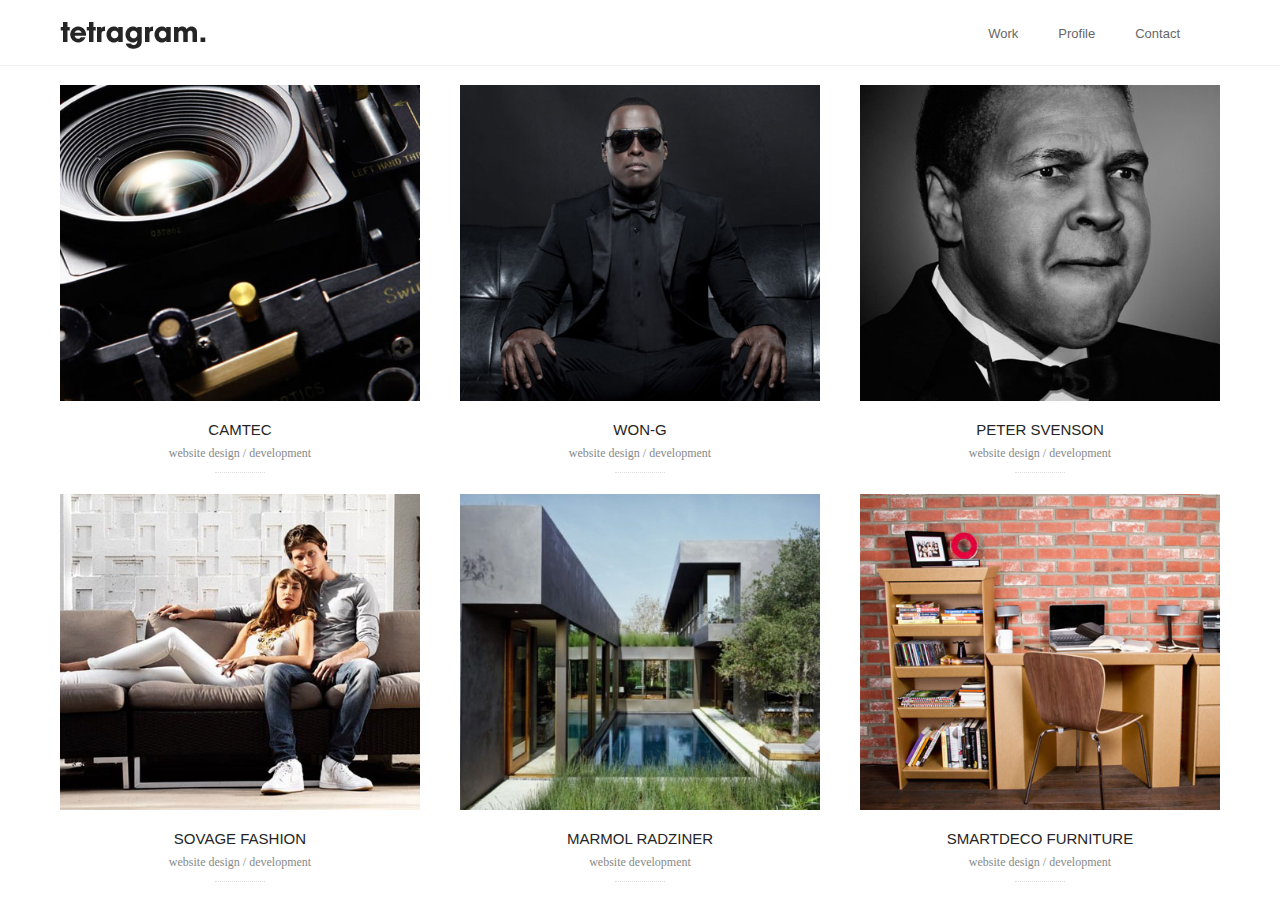
==== commit b5fb36ff: "final" ====
--- a/index.html
+++ b/index.html
@@ -28,6 +28,7 @@
 </head>
 <body>
 
+<div class="header_wrap">
 <header>
 <div class="row">
 	<div class="grid_12">
@@ -46,22 +47,12 @@
 	</div>
 </div><!-- end row -->
 </header>
+</div><!-- end header wrap -->
 
-<div class="menu">
-	<div class="row">
-		<div class="grid_12">
-				<ul class="menu_nav">
-					<li><a href="#">Work</a></li>
-					<li><a href="#">Profile</a></li>
-					<li><a href="#">Contact</a></li>
-				</ul>
-		</div>
-	</div>
-</div>
 
 <!-- Begin Grid of Work -->
 
-<section class="hero_panel">
+<section class="tg_wrapper">
 <div class="row">
 	
 	<div class="grid_4">
@@ -84,6 +75,46 @@
 			<span class="bar"></span>
 		</div>
 	</div>
+	<div class="grid_4">
+		<div class="project_block">
+			<img src="images/thumbs/petersvenson.jpg">
+			<span class="project_title">
+				<a href="#">Peter Svenson</a>
+				<p>website design / development</p>
+			</span>
+			<span class="bar"></span>
+		</div>
+	</div>
+	<div class="grid_4">
+		<div class="project_block">
+			<img src="images/thumbs/sovage.jpg">
+			<span class="project_title">
+				<a href="#">Sovage Fashion</a>
+				<p>website design / development</p>
+			</span>
+			<span class="bar"></span>
+		</div>
+	</div>
+	<div class="grid_4">
+		<div class="project_block">
+			<img src="images/thumbs/mra.jpg">
+			<span class="project_title">
+				<a href="#">Marmol Radziner</a>
+				<p>website development</p>
+			</span>
+			<span class="bar"></span>
+		</div>
+	</div>
+	<div class="grid_4">
+		<div class="project_block">
+			<img src="images/thumbs/smartdeco.jpg">
+			<span class="project_title">
+				<a href="#">SmartDeco Furniture</a>
+				<p>website design / development</p>
+			</span>
+			<span class="bar"></span>
+		</div>
+	</div>
 
 
 </div>
--- a/css/base.css
+++ b/css/base.css
@@ -75,10 +75,11 @@
 
 /* ===== Containers ===== */
 .container { width:980px; margin:0 auto; }
-
+.tg_wrapper { position: relative; top:85px; margin:0 auto; }
+.header_wrap { position: fixed; z-index: 999; left:0px; right: 0px; border-bottom:1px solid #eee; background: #fff; margin-bottom: 30px; min-height: 65px;  }
 
 /* ===== Header ===== */
-header { margin-bottom: 30px; min-height: 65px; border-bottom:1px solid #eee; }
+header { }
 
 .logo { display: block; float:left; margin-top:22px; }
 .logo img { max-width:146px; }
@@ -96,11 +97,11 @@
 
 /* ================================================== Home  */
 .project_block { margin-bottom:20px; position: relative; }
-.project_block img { margin-bottom:20px; }
+.project_block img { margin-bottom:20px;  }
 .project_block span.project_title { text-align: center; display: block; margin-bottom:0px;  }
 .project_block span.project_title a { text-transform: uppercase; font-size: 15px; margin-bottom:5px; display: block; color:#252525; }
 .project_block span.project_title p { font-family: Georgia,Times,Serif; color:#888; margin-bottom: 10px; }
-.project_block span.bar { display: block; height: 1px; width:50px; background: #252525; margin:0 auto; }
+.project_block span.bar { display: block; height: 1px; width:50px; background: #fff; border-top:1px dotted #ddd; margin:0 auto; }
 
 
 /* ================================================== Project Page  */
--- a/css/layout.css
+++ b/css/layout.css
@@ -21,14 +21,12 @@
 /***** Phone (portrait 300px) *****/
 @media only screen and (max-width: 767px) {
 
-header { margin-bottom: 5px; min-height: 85px; background: #f8f8f8; border-bottom:1px solid #eee; }
+header { margin-bottom: 5px; }
 
 .logo { margin-top:15px; }
 
 ul.main_nav { display: none; }
-.menu { display: block; border-bottom:1px solid #eee; padding-bottom:10px; }
-ul.farm { display: block; width:240px; margin:15px auto 0 auto; }
-ul.farm li { float:left; margin-right:10px; }
+
 
 }
 
